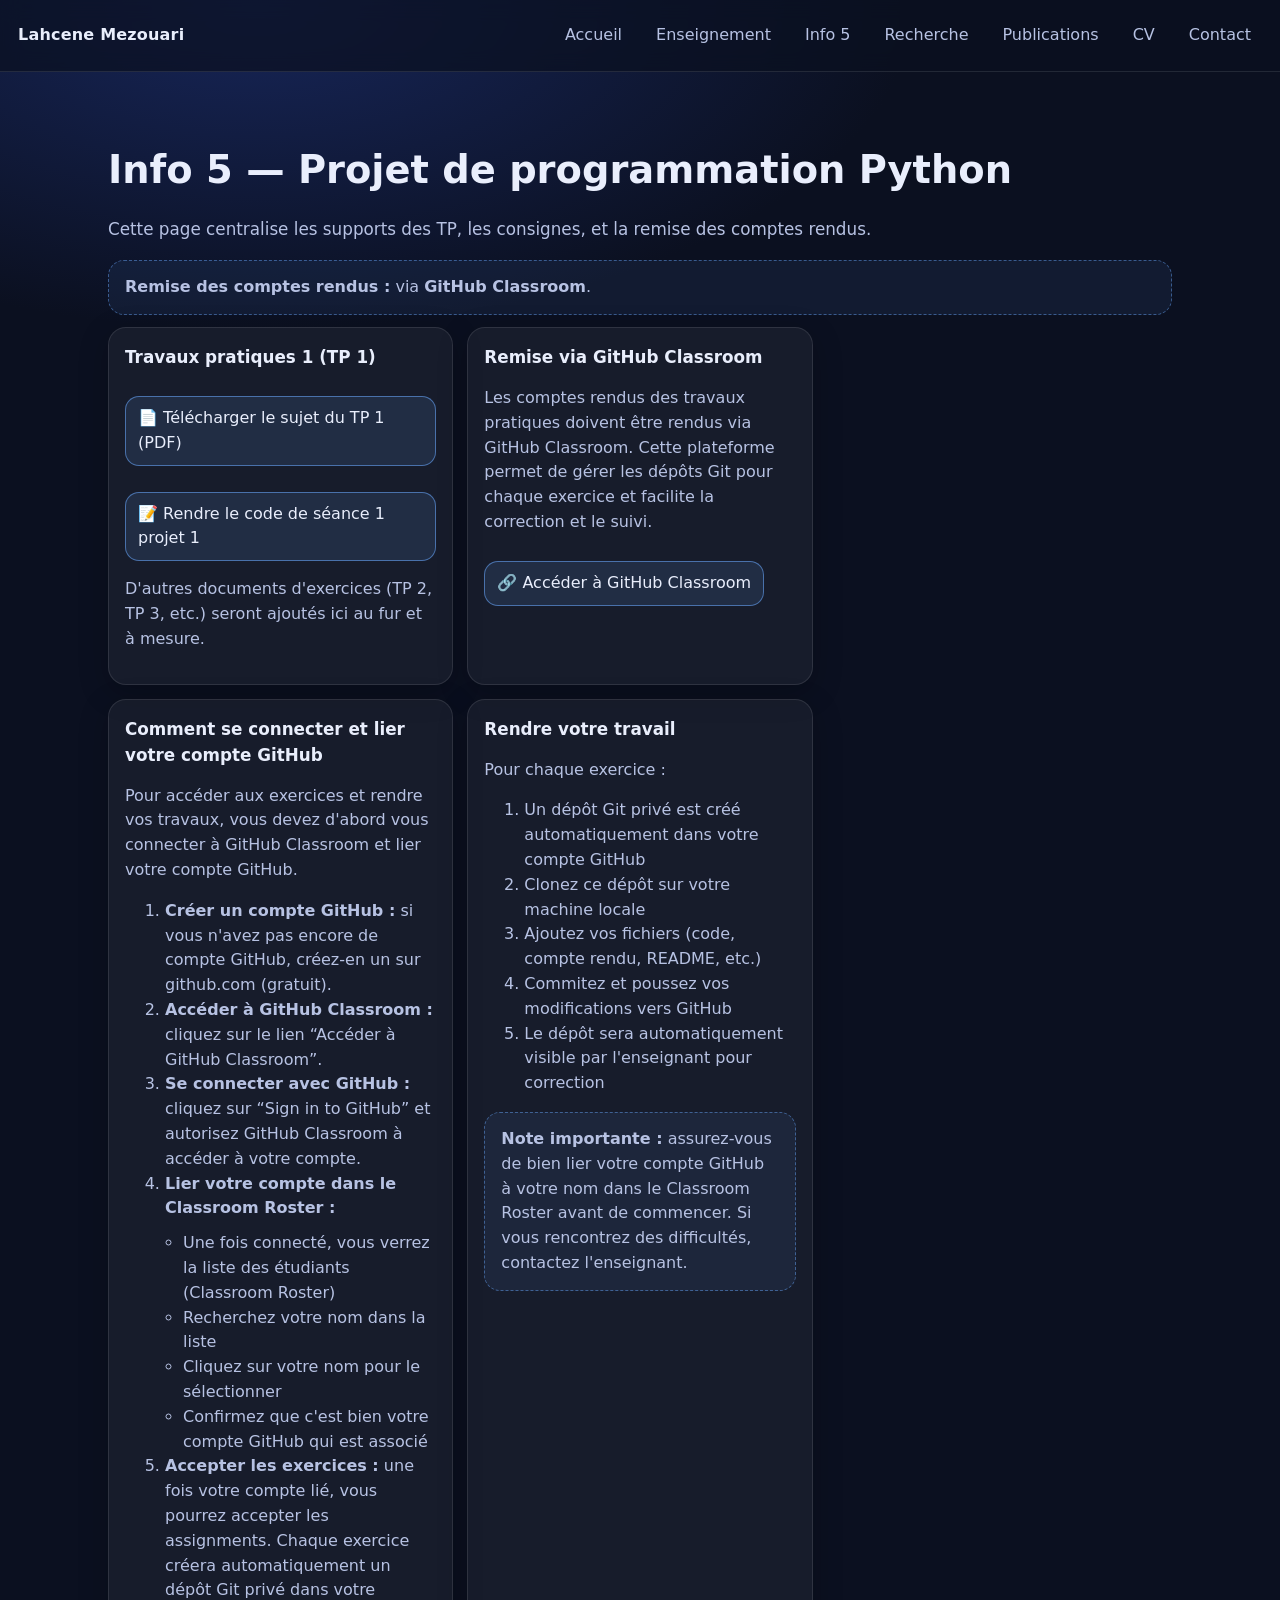
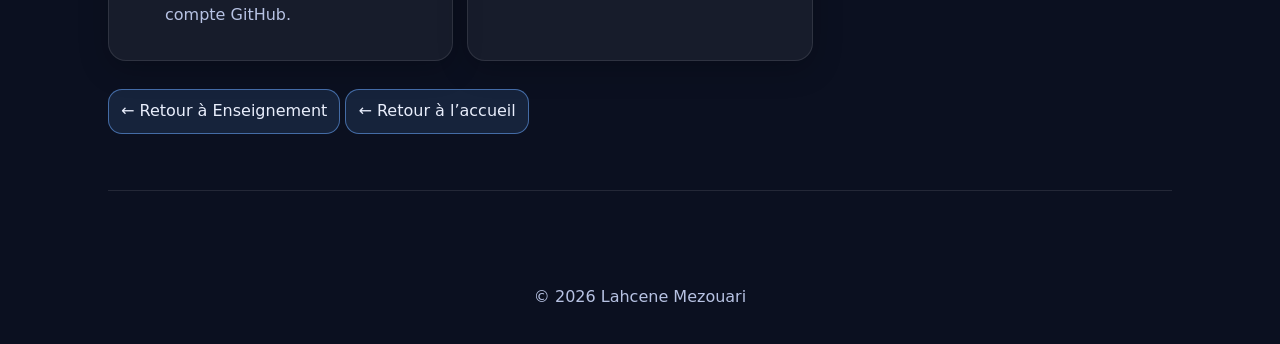
==== info5.html @ 2e364165 "Add files via upload" ====
<!doctype html>
<html lang="fr">

<head>
    <meta charset="utf-8" />
    <meta name="viewport" content="width=device-width, initial-scale=1" />
    <title>Info 5 — Projet de programmation Python</title>
    <meta name="description" content="Info 5 : TP, sujets, remise via GitHub Classroom, guide de connexion." />
    <link rel="stylesheet" href="styles.css" />
</head>

<body>
    <header class="topbar">
        <a class="brand" href="index.html#accueil">Lahcene Mezouari</a>

        <button class="burger" aria-label="Ouvrir le menu" aria-expanded="false" aria-controls="menu">
            ☰
        </button>

        <nav id="menu" class="menu">
            <a href="index.html#accueil">Accueil</a>
            <a href="enseignement.html">Enseignement</a>
            <a href="info5.html" class="active">Info 5</a>
            <a href="index.html#recherche">Recherche</a>
            <a href="index.html#publications">Publications</a>
            <a href="index.html#cv">CV</a>
            <a href="index.html#contact">Contact</a>
        </nav>
    </header>

    <main class="container">
        <section class="section">
            <h1>Info 5 — Projet de programmation Python</h1>

            <p class="lead">
                Cette page centralise les supports des TP, les consignes, et la remise des comptes rendus.
            </p>

            <div class="note">
                <strong>Remise des comptes rendus :</strong> via <strong>GitHub Classroom</strong>.
            </div>

            <div class="grid">
                <!-- TP 1 -->
                <article class="card">
                    <h2>Travaux pratiques 1 (TP 1)</h2>

                    <p>
                        <a class="btn" href="docs/info5/tp_info5_seance1.pdf" target="_blank" rel="noopener">
                            📄 Télécharger le sujet du TP 1 (PDF)
                        </a>
                    </p>

                    <p>
                        <a class="btn" href="https://classroom.github.com/a/jlQl1XLl" target="_blank" rel="noopener">
                            📝 Rendre le code de séance 1 projet 1
                        </a>
                    </p>

                    <p class="muted">
                        D'autres documents d'exercices (TP 2, TP 3, etc.) seront ajoutés ici au fur et à mesure.
                    </p>
                </article>

                <!-- GitHub Classroom -->
                <article class="card">
                    <h2>Remise via GitHub Classroom</h2>

                    <p class="muted">
                        Les comptes rendus des travaux pratiques doivent être rendus via GitHub Classroom.
                        Cette plateforme permet de gérer les dépôts Git pour chaque exercice et facilite la correction
                        et le suivi.
                    </p>

                    <p>
                        <a class="btn" href="https://classroom.github.com" target="_blank" rel="noopener">
                            🔗 Accéder à GitHub Classroom
                        </a>
                    </p>


                </article>
            </div>

            <div class="grid" style="margin-top:14px;">
                <!-- Guide : connexion -->
                <article class="card">
                    <h2>Comment se connecter et lier votre compte GitHub</h2>

                    <p class="muted">
                        Pour accéder aux exercices et rendre vos travaux, vous devez d'abord vous connecter à GitHub
                        Classroom et lier votre compte GitHub.
                    </p>

                    <ol class="muted">
                        <li>
                            <strong>Créer un compte GitHub :</strong> si vous n'avez pas encore de compte GitHub,
                            créez-en un sur
                            <span style="white-space:nowrap;">github.com</span> (gratuit).
                        </li>
                        <li>
                            <strong>Accéder à GitHub Classroom :</strong> cliquez sur le lien “Accéder à GitHub
                            Classroom”.
                        </li>
                        <li>
                            <strong>Se connecter avec GitHub :</strong> cliquez sur “Sign in to GitHub” et autorisez
                            GitHub Classroom à accéder à votre compte.
                        </li>
                        <li>
                            <strong>Lier votre compte dans le Classroom Roster :</strong>
                            <ul>
                                <li>Une fois connecté, vous verrez la liste des étudiants (Classroom Roster)</li>
                                <li>Recherchez votre nom dans la liste</li>
                                <li>Cliquez sur votre nom pour le sélectionner</li>
                                <li>Confirmez que c'est bien votre compte GitHub qui est associé</li>
                            </ul>
                        </li>
                        <li>
                            <strong>Accepter les exercices :</strong> une fois votre compte lié, vous pourrez accepter
                            les assignments.
                            Chaque exercice créera automatiquement un dépôt Git privé dans votre compte GitHub.
                        </li>
                    </ol>
                </article>

                <!-- Guide : rendre le travail -->
                <article class="card">
                    <h2>Rendre votre travail</h2>

                    <p class="muted">Pour chaque exercice :</p>

                    <ol class="muted">
                        <li>Un dépôt Git privé est créé automatiquement dans votre compte GitHub</li>
                        <li>Clonez ce dépôt sur votre machine locale</li>
                        <li>Ajoutez vos fichiers (code, compte rendu, README, etc.)</li>
                        <li>Commitez et poussez vos modifications vers GitHub</li>
                        <li>Le dépôt sera automatiquement visible par l'enseignant pour correction</li>
                    </ol>

                    <div class="note" style="margin-top:12px;">
                        <strong>Note importante :</strong> assurez-vous de bien lier votre compte GitHub à votre nom
                        dans le Classroom Roster avant de commencer.
                        Si vous rencontrez des difficultés, contactez l'enseignant.
                    </div>
                </article>
            </div>

            <p style="margin-top:18px;">
                <a class="btn" href="enseignement.html">← Retour à Enseignement</a>
                <a class="btn" href="index.html#accueil">← Retour à l’accueil</a>
            </p>
        </section>
    </main>

    <footer class="footer">
        <p>© <span id="year"></span> Lahcene Mezouari</p>
    </footer>

    <script src="script.js"></script>
</body>

</html>
---- styles.css ----
:root {
    --bg: #0b1020;
    --panel: #111a33;
    --text: #e9eefc;
    --muted: #b7c2e3;
    --accent: #6aa9ff;
    --border: rgba(255, 255, 255, .10);
}

* {
    box-sizing: border-box
}

html {
    scroll-behavior: smooth
}

body {
    margin: 0;
    font-family: system-ui, -apple-system, Segoe UI, Roboto, Arial, sans-serif;
    background: radial-gradient(1200px 600px at 20% 0%, #17265a 0%, var(--bg) 55%);
    color: var(--text);
    line-height: 1.55;
}

.container {
    max-width: 1100px;
    margin: 0 auto;
    padding: 28px 18px 60px;
}

.section {
    padding: 40px 0;
    border-bottom: 1px solid var(--border);
}

.section h1 {
    margin: 0 0 14px;
    font-size: clamp(26px, 3vw, 40px);
}

.lead {
    color: var(--muted);
    font-size: 1.05rem;
    max-width: 80ch;
}

.topbar {
    position: sticky;
    top: 0;
    z-index: 10;
    display: flex;
    align-items: center;
    gap: 16px;
    padding: 14px 18px;
    background: rgba(10, 16, 32, .70);
    backdrop-filter: blur(10px);
    border-bottom: 1px solid var(--border);
}

.brand {
    text-decoration: none;
    color: var(--text);
    font-weight: 700;
    letter-spacing: .2px;
}

.menu {
    margin-left: auto;
    display: flex;
    gap: 12px;
    flex-wrap: wrap;
}

.menu a {
    text-decoration: none;
    color: var(--muted);
    padding: 8px 10px;
    border-radius: 12px;
    border: 1px solid transparent;
}

.menu a:hover {
    color: var(--text);
    border-color: var(--border);
}

.menu a.active {
    color: var(--text);
    border-color: rgba(106, 169, 255, .45);
    background: rgba(106, 169, 255, .10);
}

.burger {
    display: none;
    margin-left: auto;
    border: 1px solid var(--border);
    background: rgba(255, 255, 255, .06);
    color: var(--text);
    padding: 8px 10px;
    border-radius: 12px;
    font-size: 1rem;
}

.cards {
    display: grid;
    grid-template-columns: repeat(3, minmax(0, 1fr));
    gap: 14px;
    margin-top: 18px;
}

.grid {
    display: grid;
    grid-template-columns: repeat(3, minmax(0, 1fr));
    gap: 14px;
    margin-top: 12px;
}

.card {
    background: rgba(255, 255, 255, .05);
    border: 1px solid var(--border);
    border-radius: 18px;
    padding: 16px;
    box-shadow: 0 8px 30px rgba(0, 0, 0, .22);
}

.card h2 {
    margin: 0 0 8px;
    font-size: 1.05rem;
}

.card ul {
    margin: 10px 0 0;
    padding-left: 18px;
    color: var(--muted);
}

.muted {
    color: var(--muted);
}

.btn {
    display: inline-block;
    margin-top: 10px;
    text-decoration: none;
    color: var(--text);
    border: 1px solid rgba(106, 169, 255, .55);
    background: rgba(106, 169, 255, .12);
    padding: 9px 12px;
    border-radius: 14px;
}

.btn:hover {
    background: rgba(106, 169, 255, .18);
}

.note {
    margin-top: 18px;
    padding: 14px 16px;
    border-radius: 16px;
    border: 1px dashed rgba(106, 169, 255, .45);
    color: var(--muted);
    background: rgba(106, 169, 255, .08);
}

.footer {
    padding: 18px;
    text-align: center;
    color: var(--muted);
}

@media (max-width: 900px) {

    .cards,
    .grid {
        grid-template-columns: 1fr;
    }

    .burger {
        display: inline-block;
    }

    .menu {
        display: none;
        width: 100%;
        margin-left: 0;
        padding-top: 10px;
    }

    .menu.open {
        display: flex;
        flex-direction: column;
    }
}
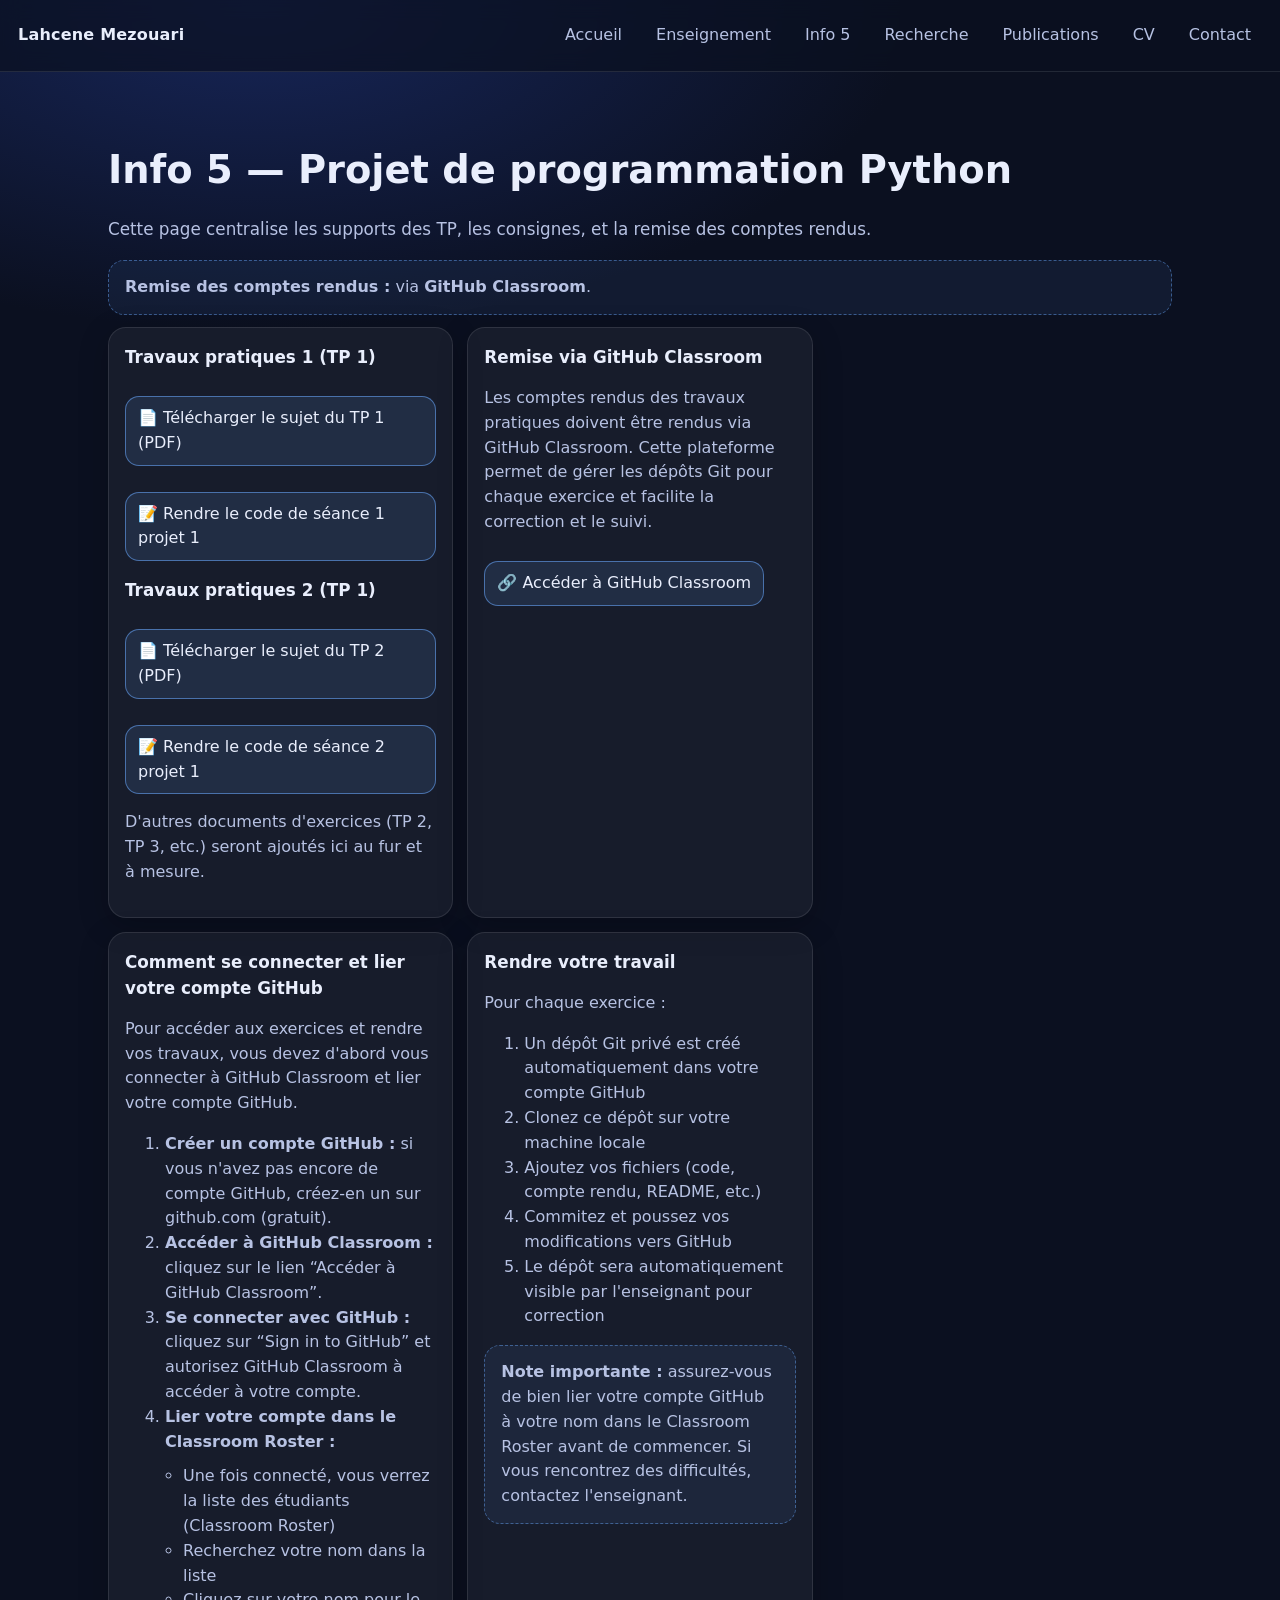
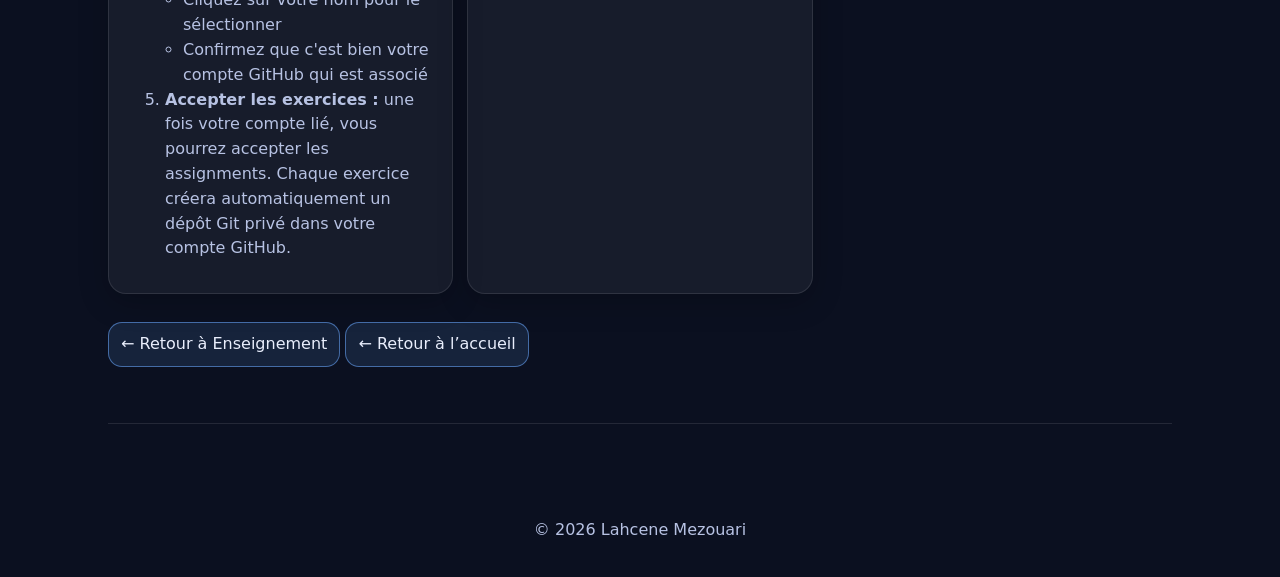
==== commit 89d66cb0: "Add links for TP 2 project 1 in info5.html" ====
--- a/info5.html
+++ b/info5.html
@@ -54,6 +54,19 @@
                     <p>
                         <a class="btn" href="https://classroom.github.com/a/jlQl1XLl" target="_blank" rel="noopener">
                             📝 Rendre le code de séance 1 projet 1
+                        </a>
+                    </p>
+                     <h2>Travaux pratiques 2 (TP 1)</h2>
+
+                    <p>
+                        <a class="btn" href="docs/info5/tp_info5_seance2.pdf" target="_blank" rel="noopener">
+                            📄 Télécharger le sujet du TP 2 (PDF)
+                        </a>
+                    </p>
+
+                    <p>
+                        <a class="btn" href="https://classroom.github.com/a/6rJFixHP" target="_blank" rel="noopener">
+                            📝 Rendre le code de séance 2 projet 1
                         </a>
                     </p>
 
@@ -159,4 +172,4 @@
     <script src="script.js"></script>
 </body>
 
-</html>+</html>
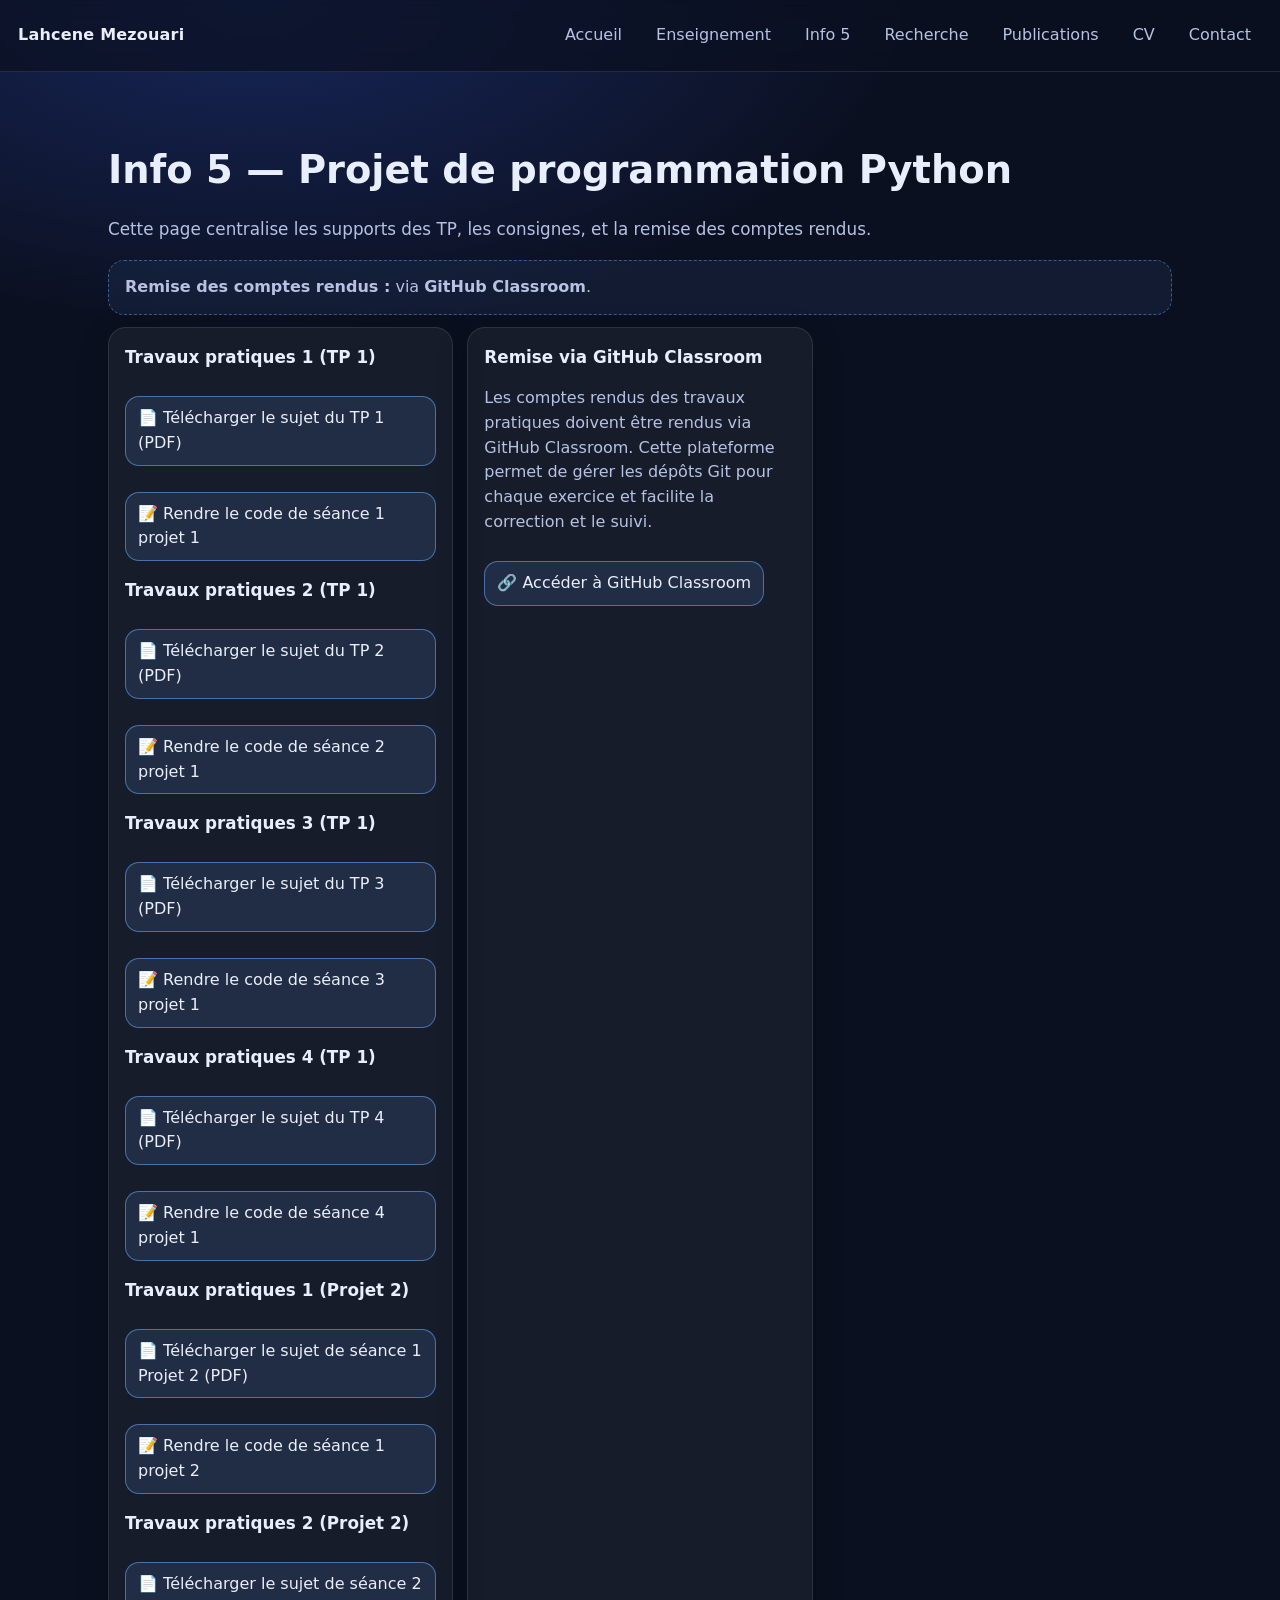
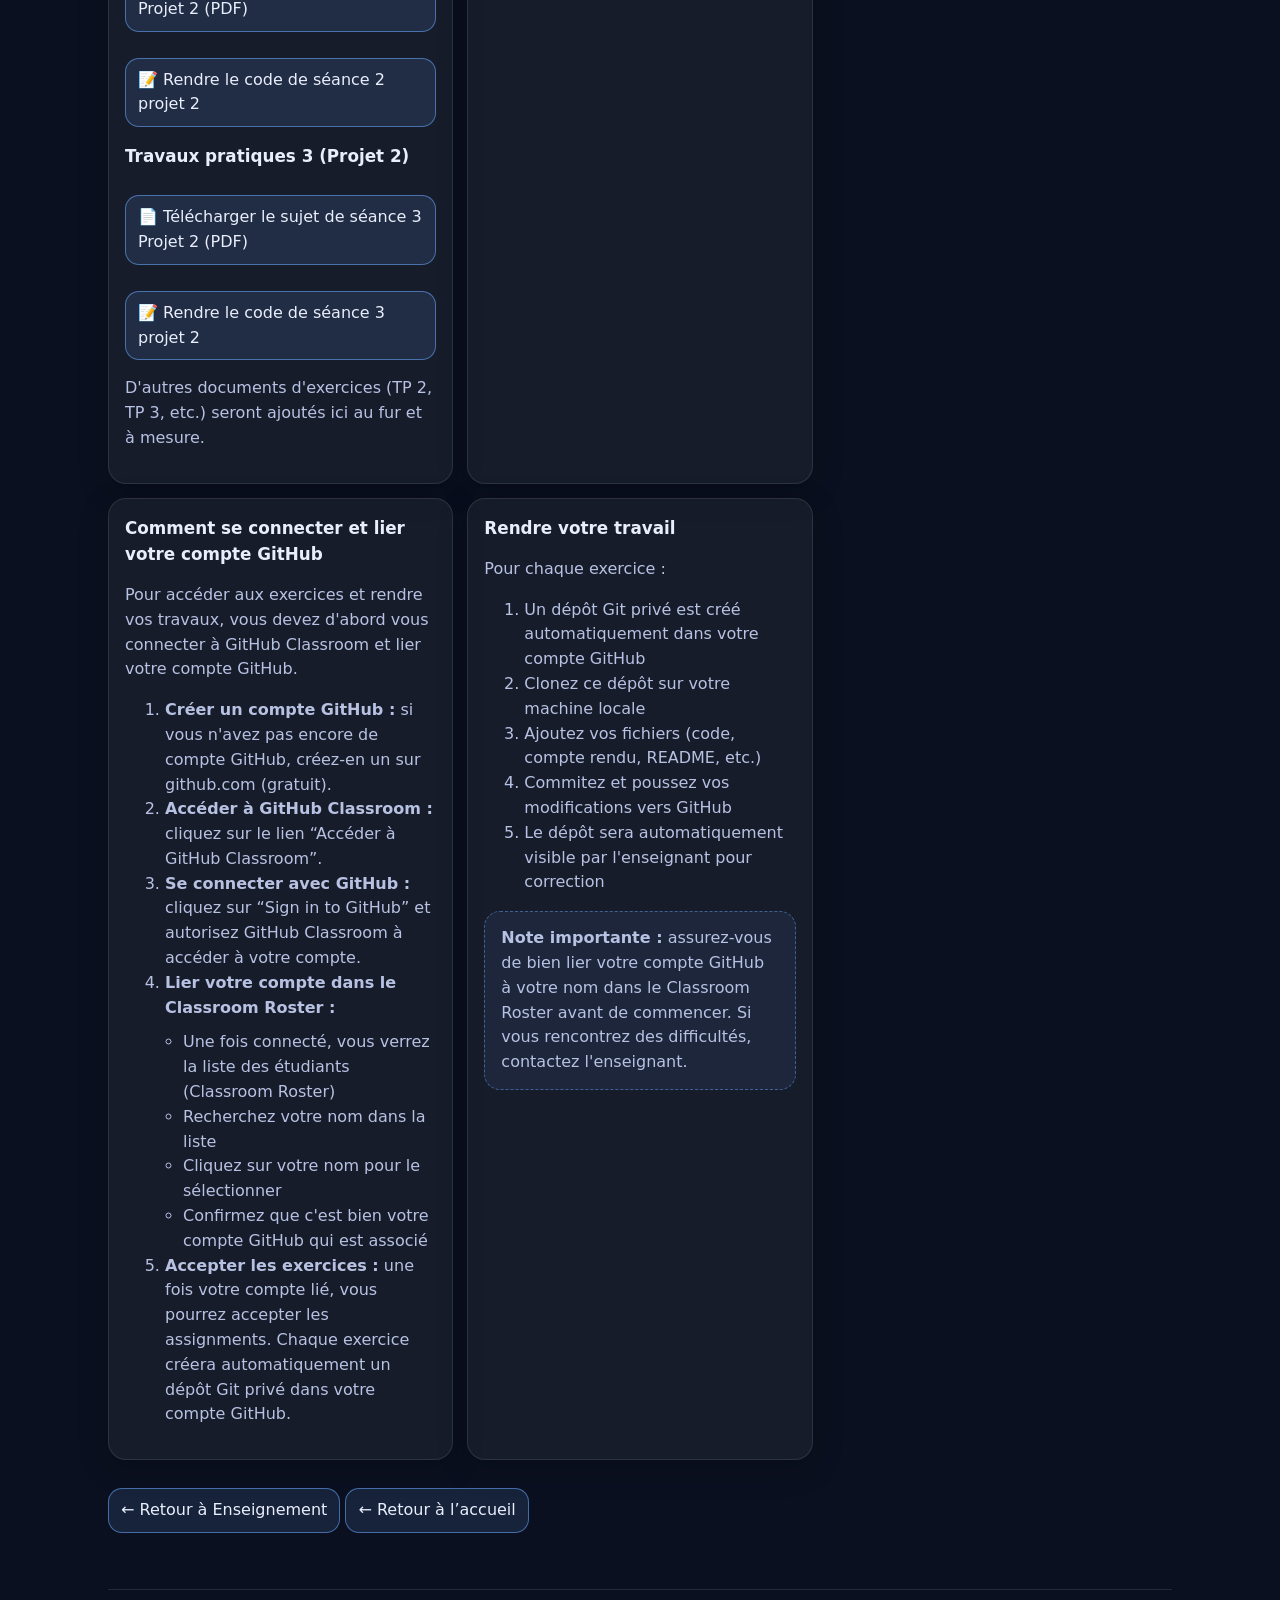
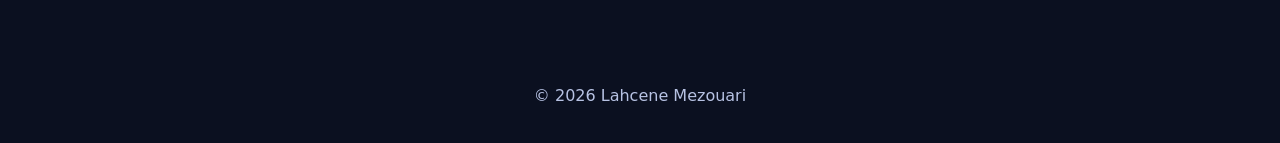
==== commit dfbf5931: "Add links for Projet 2, Séance 3 activities" ====
--- a/info5.html
+++ b/info5.html
@@ -69,6 +69,73 @@
                             📝 Rendre le code de séance 2 projet 1
                         </a>
                     </p>
+                     <h2>Travaux pratiques 3 (TP 1)</h2>
+
+                    <p>
+                        <a class="btn" href="docs/info5/tp_info5_seance3.pdf" target="_blank" rel="noopener">
+                            📄 Télécharger le sujet du TP 3 (PDF)
+                        </a>
+                    </p>
+
+                    <p>
+                        <a class="btn" href="https://classroom.github.com/a/vlg8fdEk" target="_blank" rel="noopener">
+                            📝 Rendre le code de séance 3 projet 1
+                        </a>
+                    </p>
+                    <h2>Travaux pratiques 4 (TP 1)</h2>
+
+                    <p>
+                        <a class="btn" href="docs/info5/tp_info5_seance4.pdf" target="_blank" rel="noopener">
+                            📄 Télécharger le sujet du TP 4 (PDF)
+                        </a>
+                    </p>
+
+                    <p>
+                        <a class="btn" href="https://classroom.github.com/a/DpIHR8ep" target="_blank" rel="noopener">
+                            📝 Rendre le code de séance 4 projet 1
+                        </a>
+                    </p>
+                    <h2>Travaux pratiques 1 (Projet 2)</h2>
+
+                    <p>
+                        <a class="btn" href="docs/info5/tp_info5_projet2_seance1.pdf" target="_blank" rel="noopener">
+                            📄 Télécharger le sujet de séance 1 Projet 2 (PDF)
+                        </a>
+                    </p>
+
+                    <p>
+                        <a class="btn" href="https://classroom.github.com/a/8po19osP" target="_blank" rel="noopener">
+                            📝 Rendre le code de séance 1 projet 2
+                        </a>
+                    </p>
+
+                     <h2>Travaux pratiques 2 (Projet 2)</h2>
+
+                    <p>
+                        <a class="btn" href="docs/info5/tp_info5_projet2_seance2.pdf" target="_blank" rel="noopener">
+                            📄 Télécharger le sujet de séance 2 Projet 2 (PDF)
+                        </a>
+                    </p>
+
+                    <p>
+                        <a class="btn" href="https://classroom.github.com/a/O2gtHond" target="_blank" rel="noopener">
+                            📝 Rendre le code de séance 2 projet 2
+                        </a>
+                    </p>
+                    <h2>Travaux pratiques 3 (Projet 2)</h2>
+
+                    <p>
+                        <a class="btn" href="docs/info5/tp_info5_projet2_seance3.pdf" target="_blank" rel="noopener">
+                            📄 Télécharger le sujet de séance 3 Projet 2 (PDF)
+                        </a>
+                    </p>
+
+                    <p>
+                        <a class="btn" href="https://classroom.github.com/a/3OxfbTLr" target="_blank" rel="noopener">
+                            📝 Rendre le code de séance 3 projet 2
+                        </a>
+                    </p>
+
 
                     <p class="muted">
                         D'autres documents d'exercices (TP 2, TP 3, etc.) seront ajoutés ici au fur et à mesure.
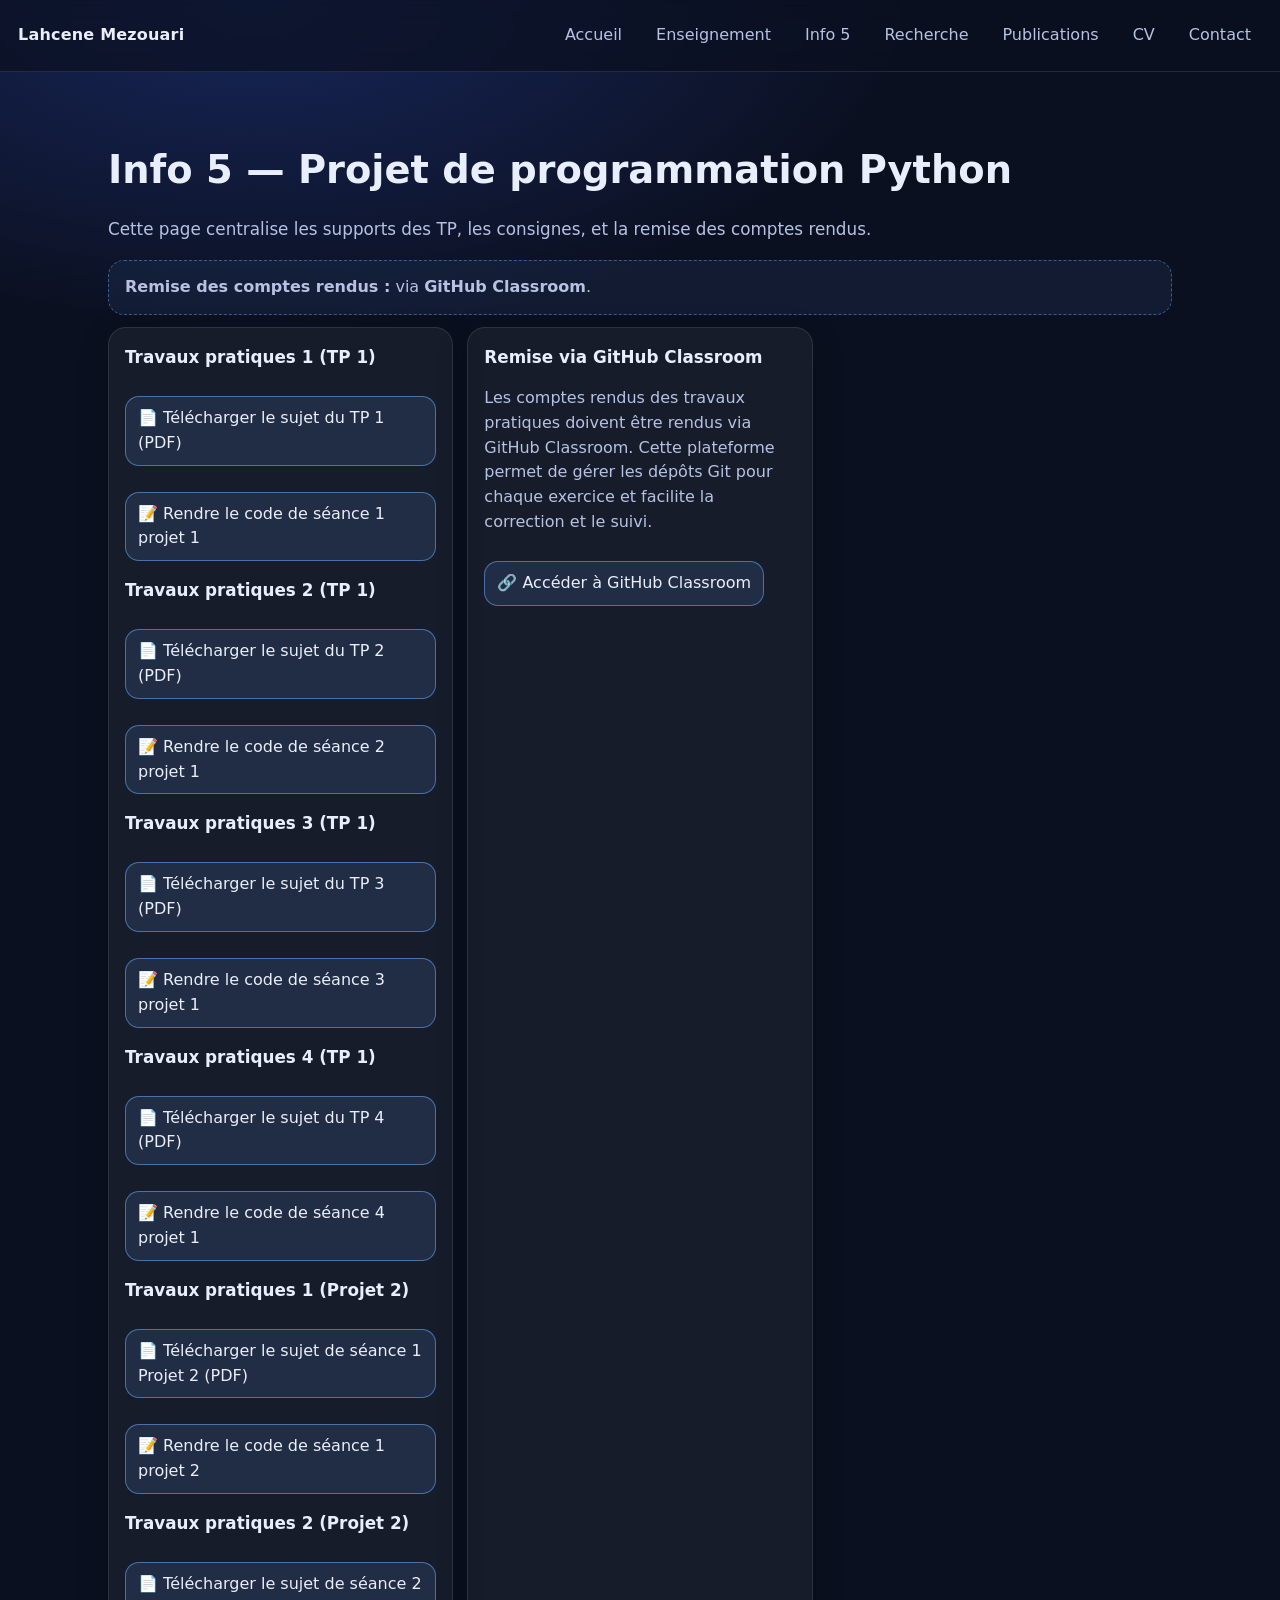
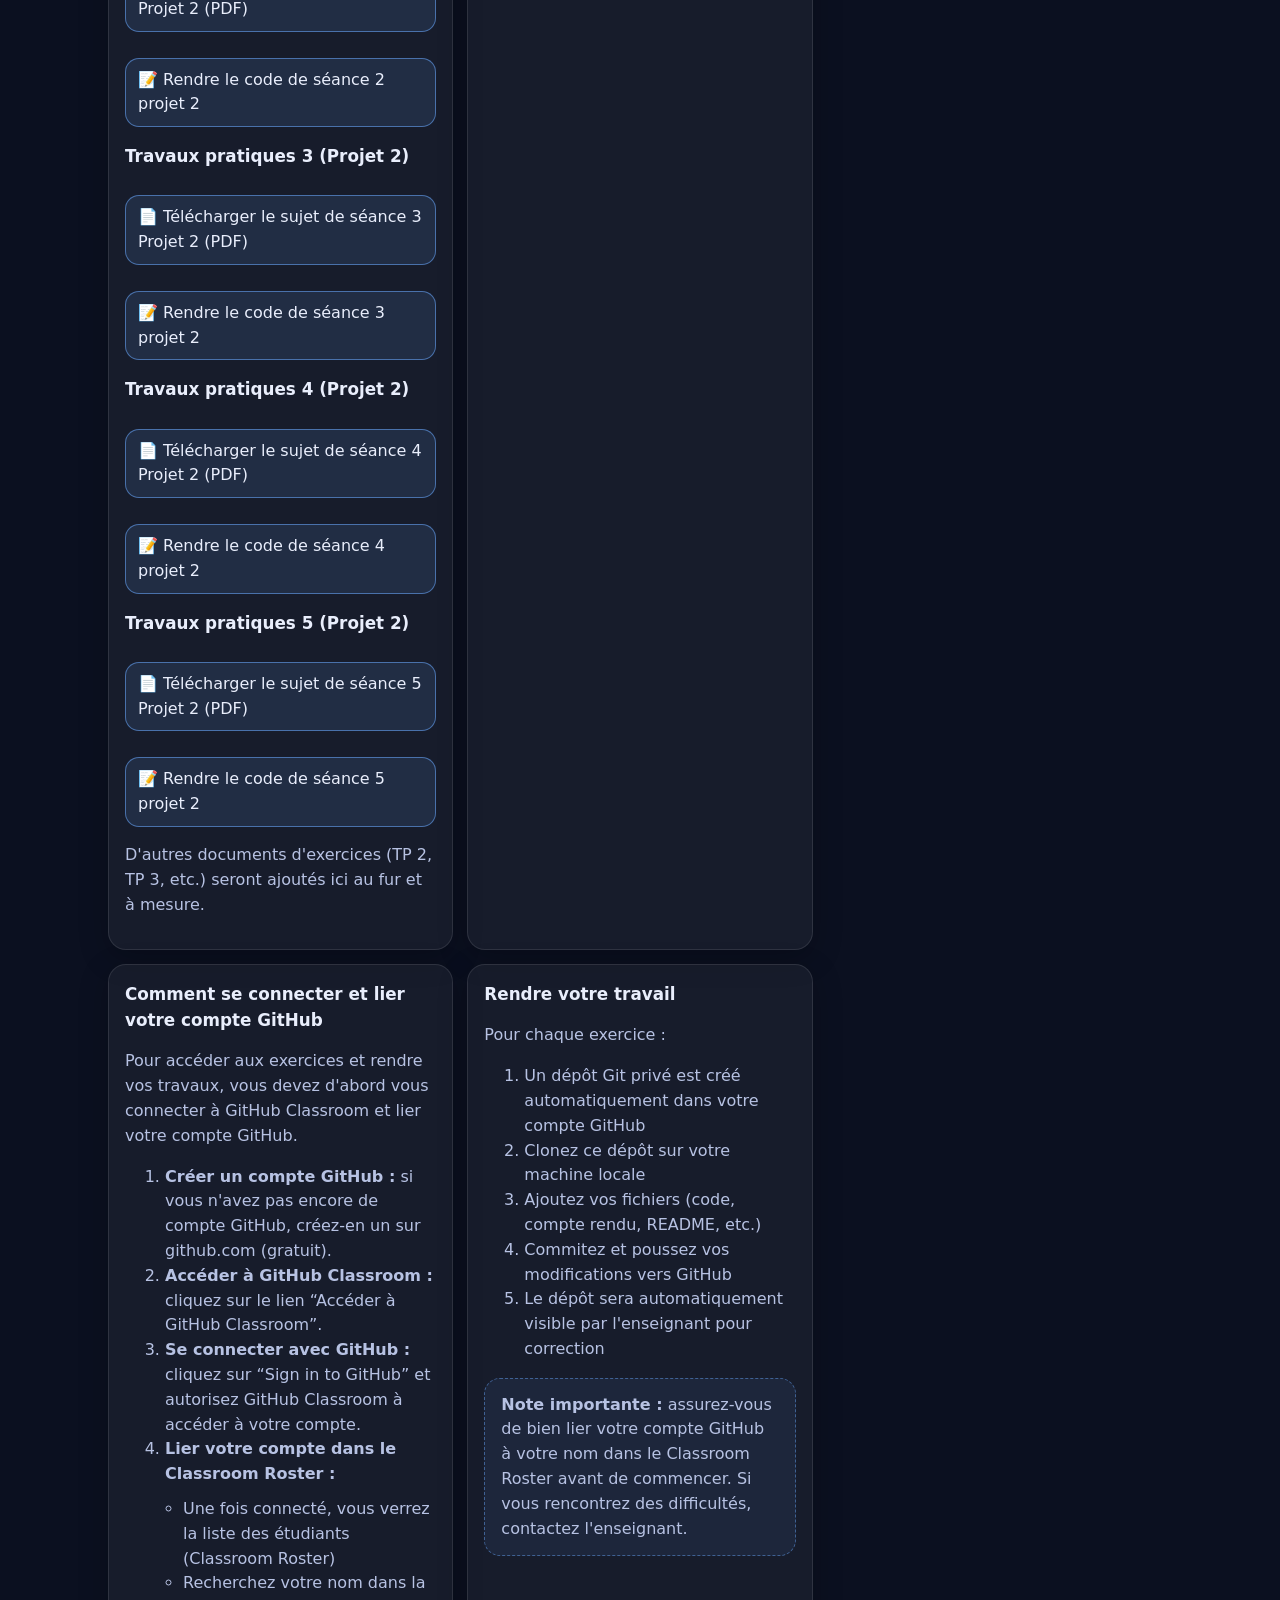
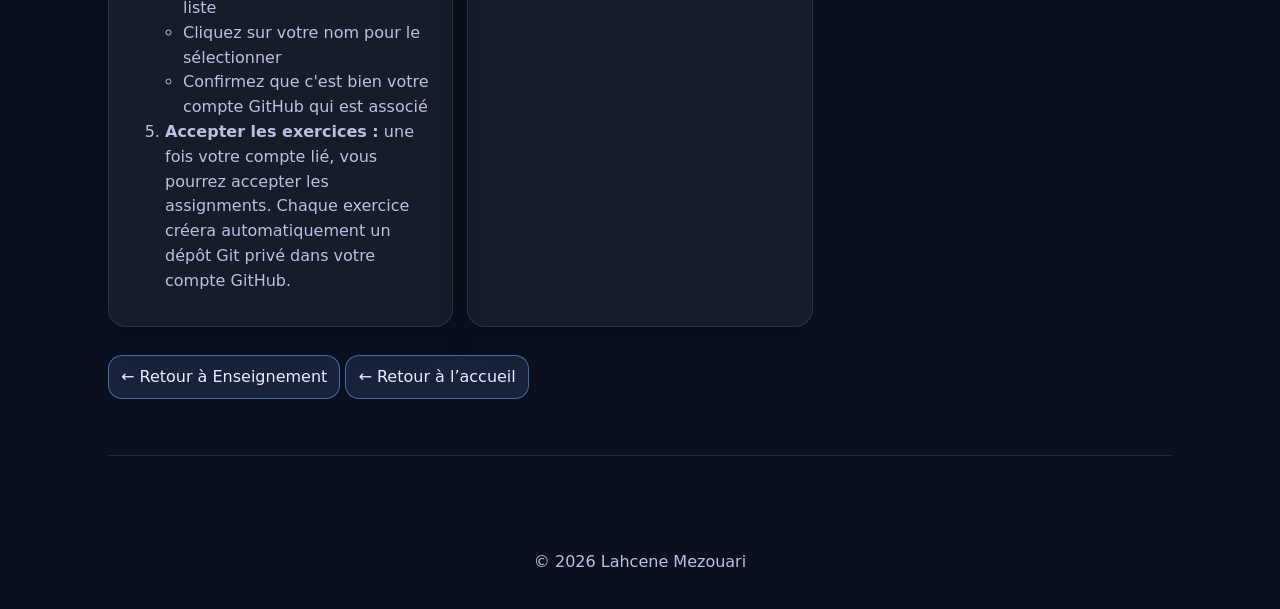
==== commit e201f004: "Add content for Travaux pratiques 5 in info5.html" ====
--- a/info5.html
+++ b/info5.html
@@ -135,6 +135,33 @@
                             📝 Rendre le code de séance 3 projet 2
                         </a>
                     </p>
+                    <h2>Travaux pratiques 4 (Projet 2)</h2>
+
+                    <p>
+                        <a class="btn" href="docs/info5/tp_info5_projet2_seance4.pdf" target="_blank" rel="noopener">
+                            📄 Télécharger le sujet de séance 4 Projet 2 (PDF)
+                        </a>
+                    </p>
+
+                    <p>
+                        <a class="btn" href="https://classroom.github.com/a/4fvmXprF" target="_blank" rel="noopener">
+                            📝 Rendre le code de séance 4 projet 2
+                        </a>
+                    </p>
+
+                     <h2>Travaux pratiques 5 (Projet 2)</h2>
+
+                    <p>
+                        <a class="btn" href="docs/info5/tp_info5_projet2_seance5.pdf" target="_blank" rel="noopener">
+                            📄 Télécharger le sujet de séance 5 Projet 2 (PDF)
+                        </a>
+                    </p>
+
+                    <p>
+                        <a class="btn" href="https://classroom.github.com/a/kYqi0kdQ" target="_blank" rel="noopener">
+                            📝 Rendre le code de séance 5 projet 2
+                        </a>
+                    </p>
 
 
                     <p class="muted">
